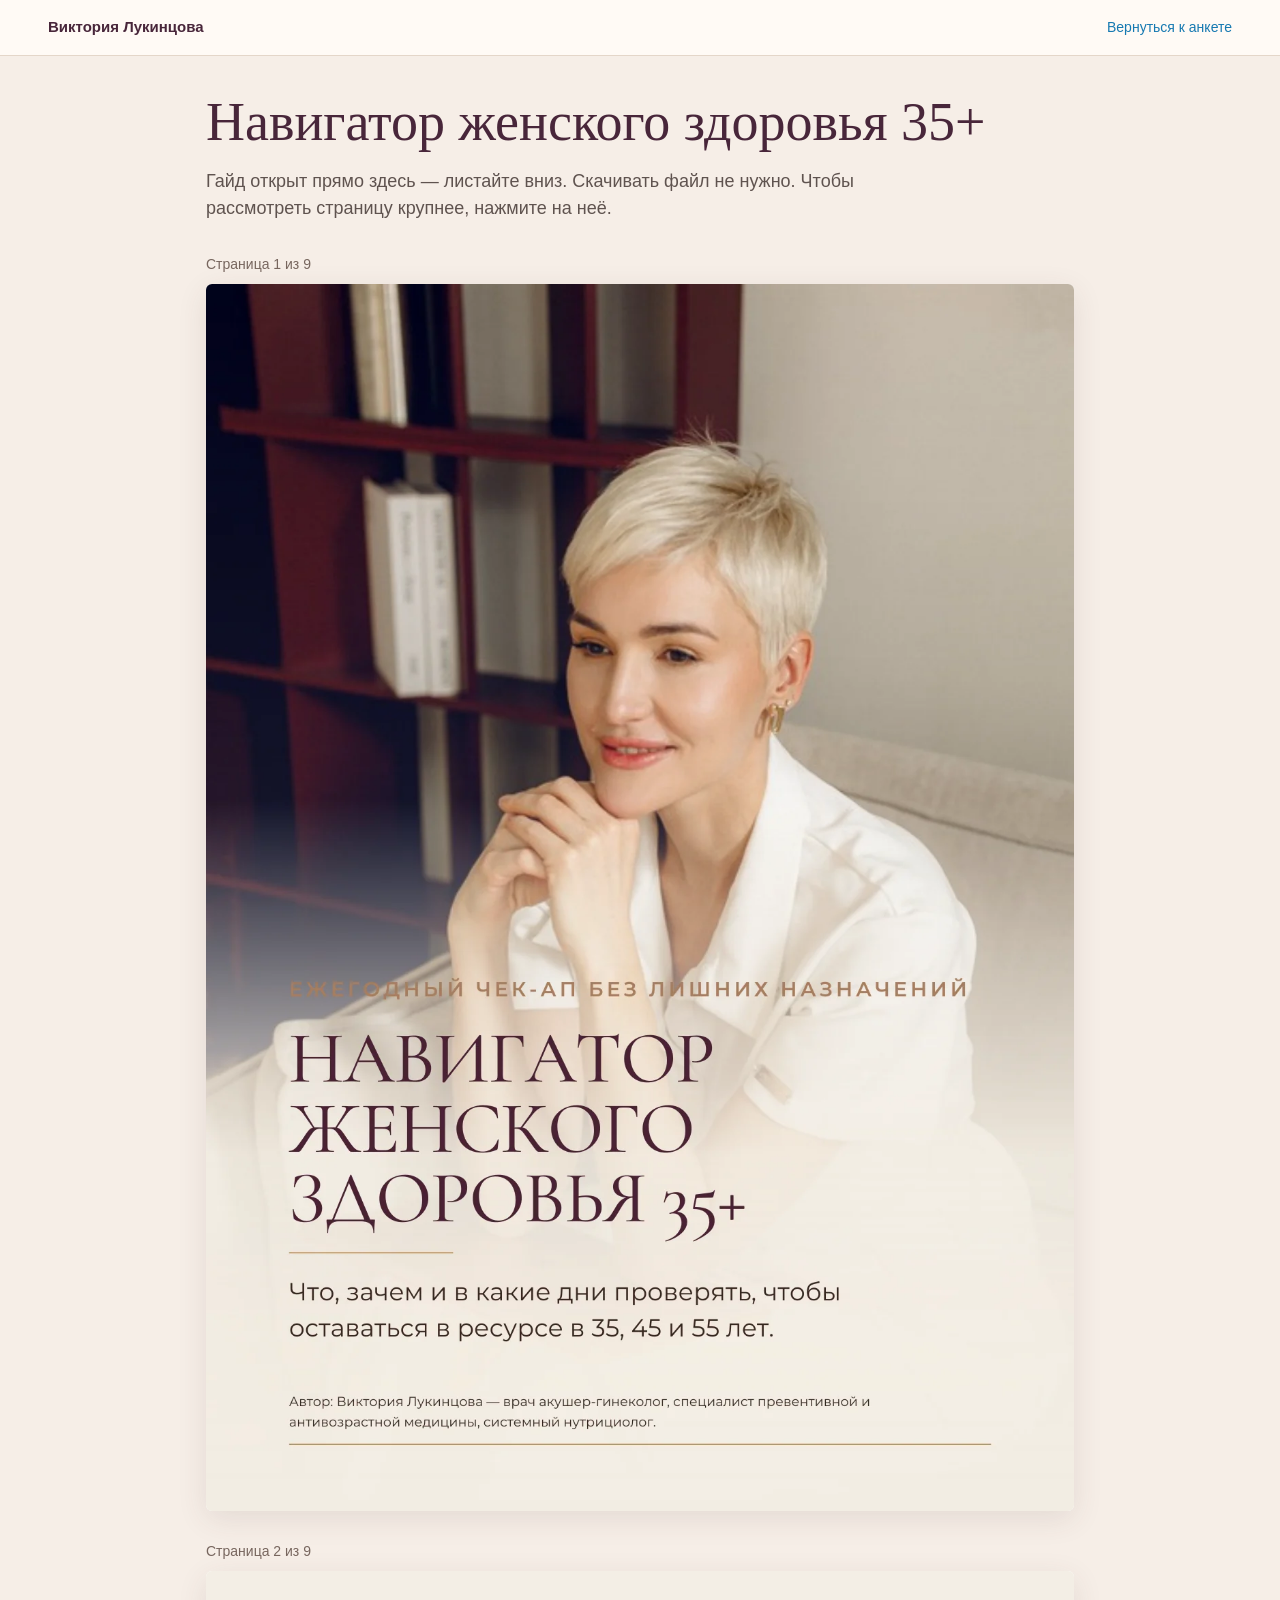
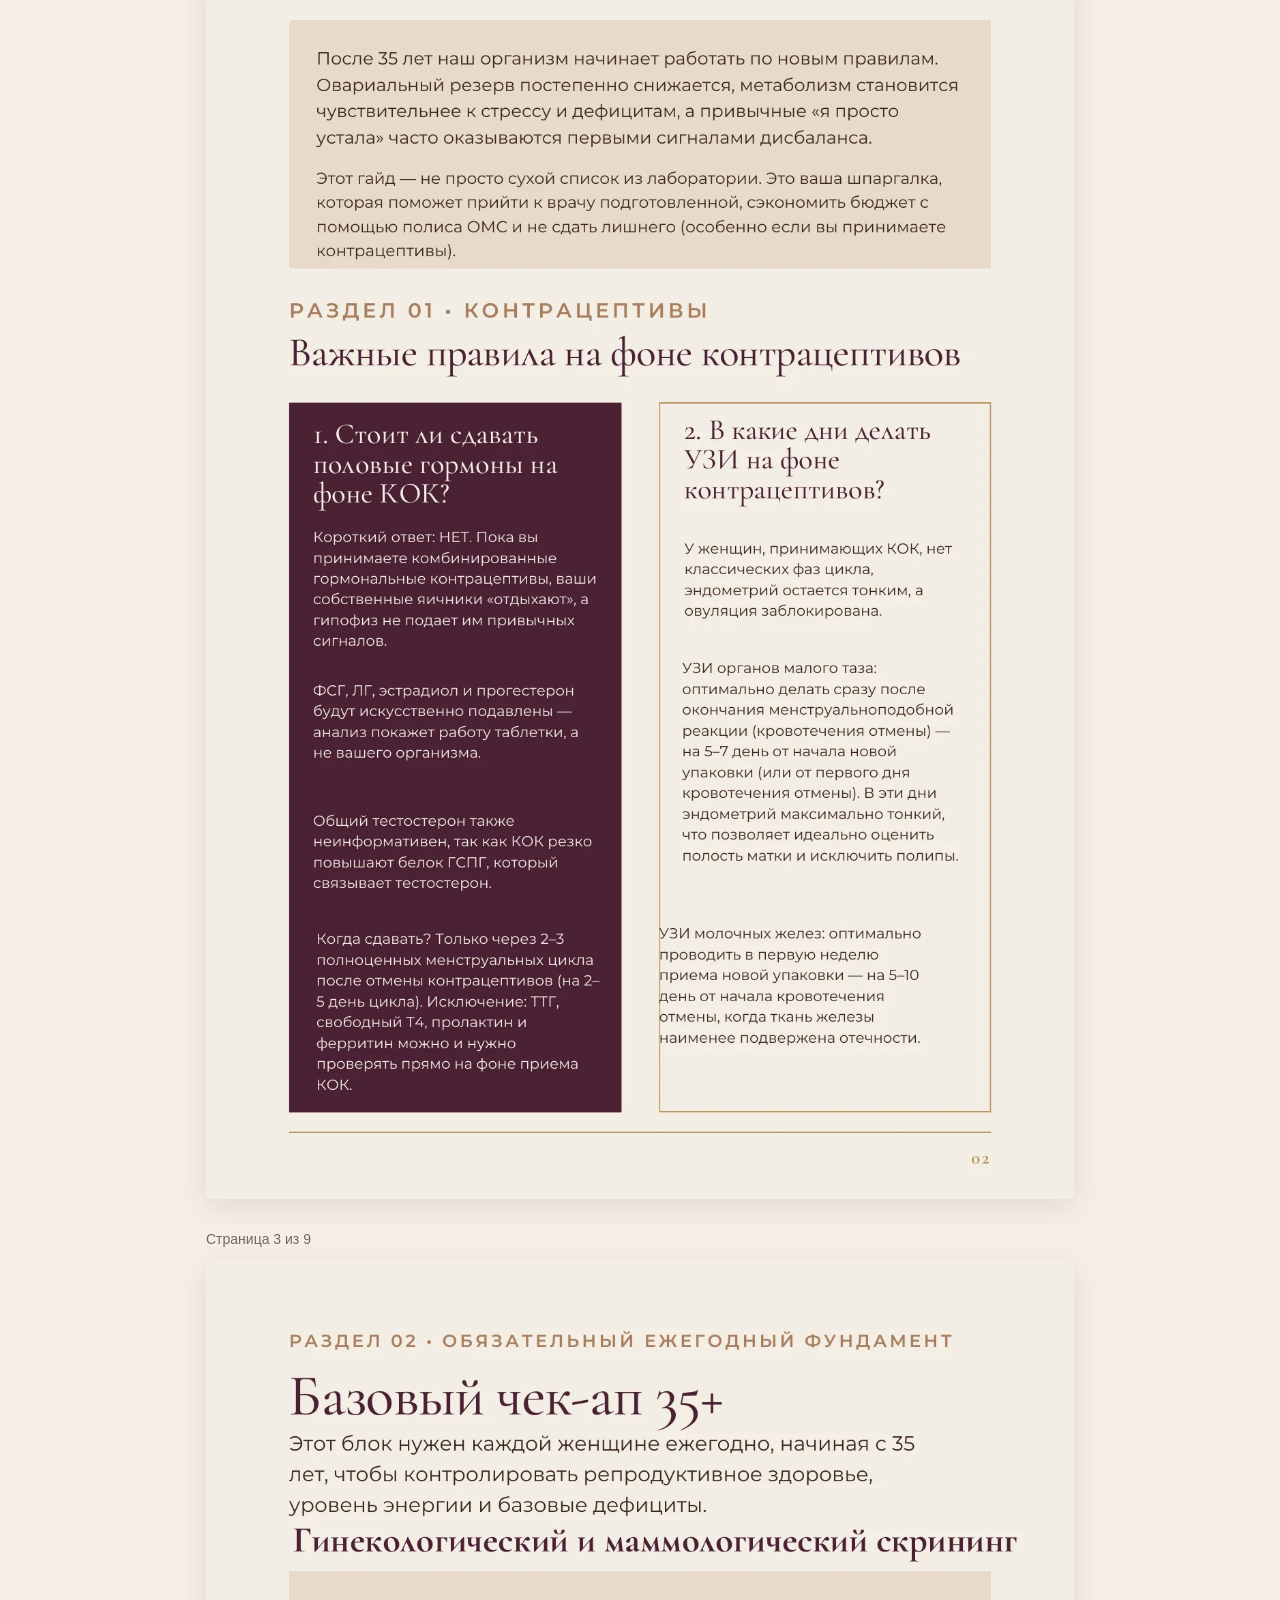
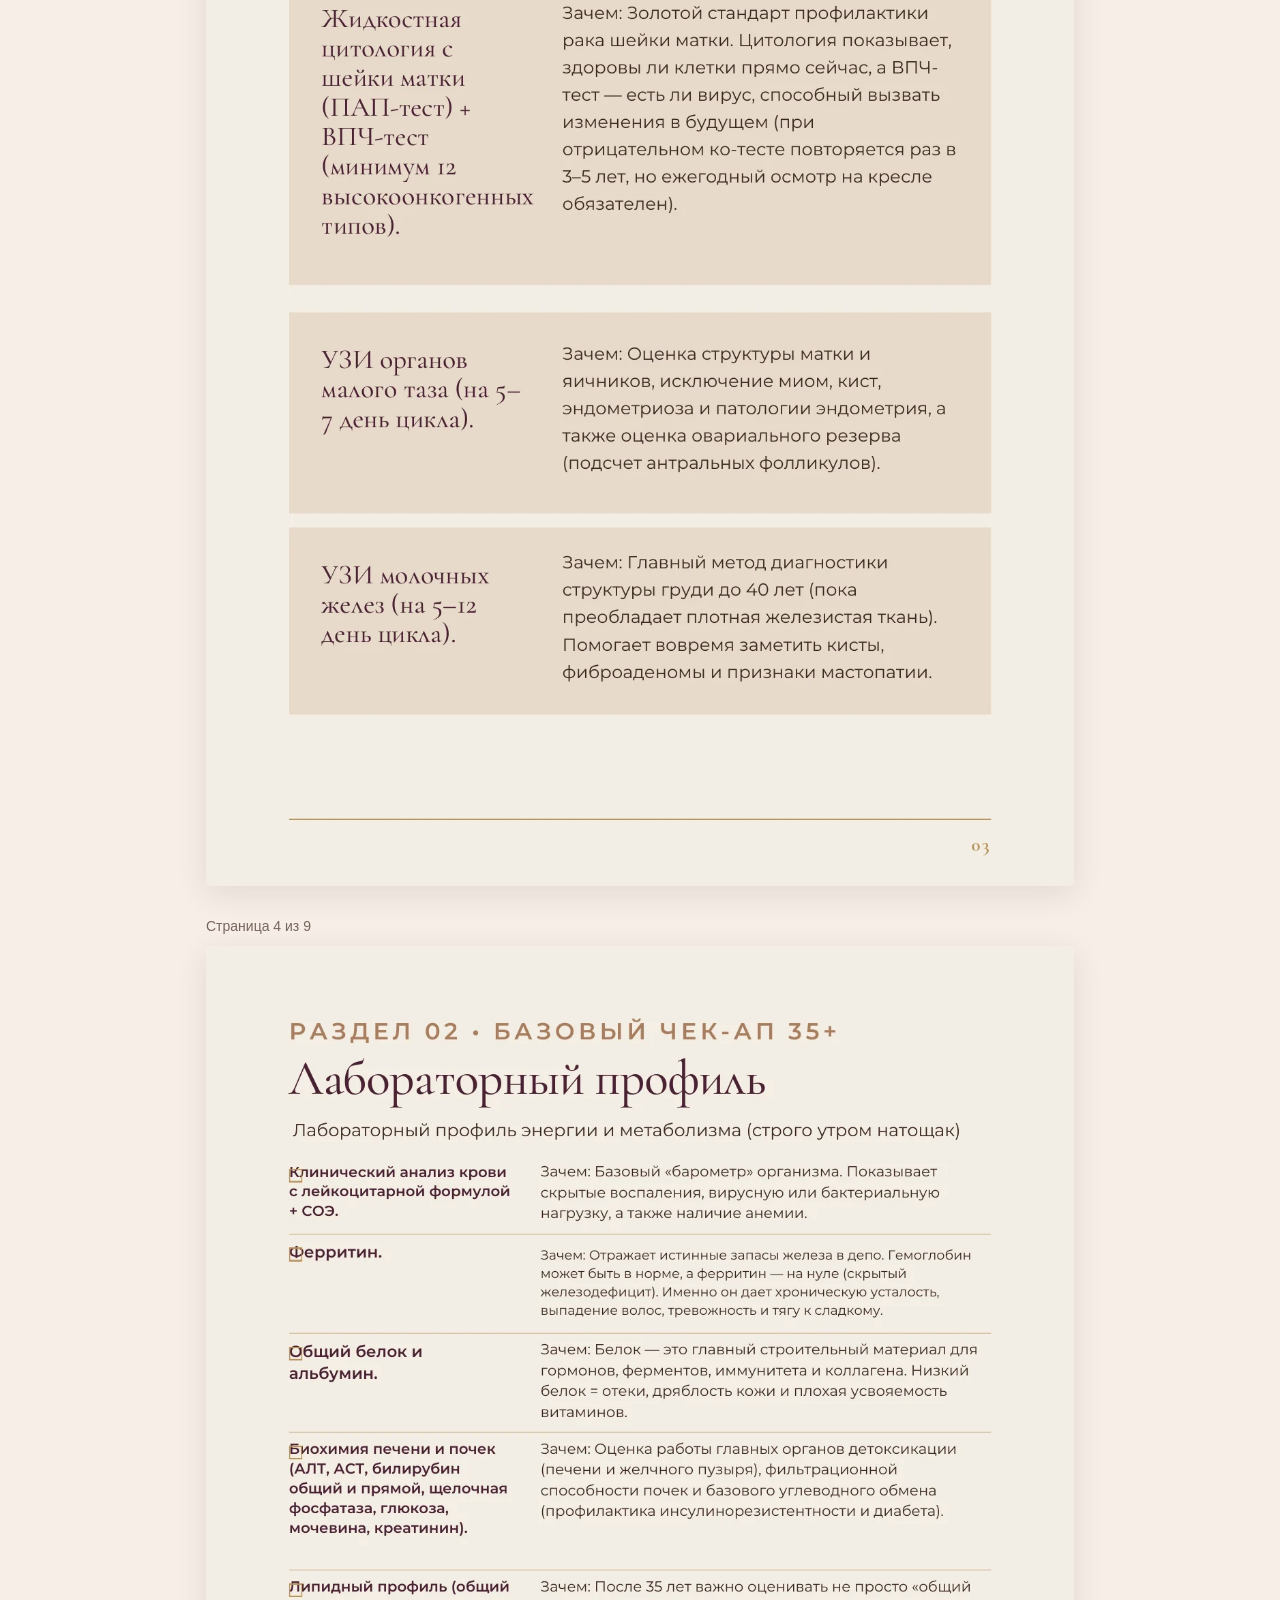
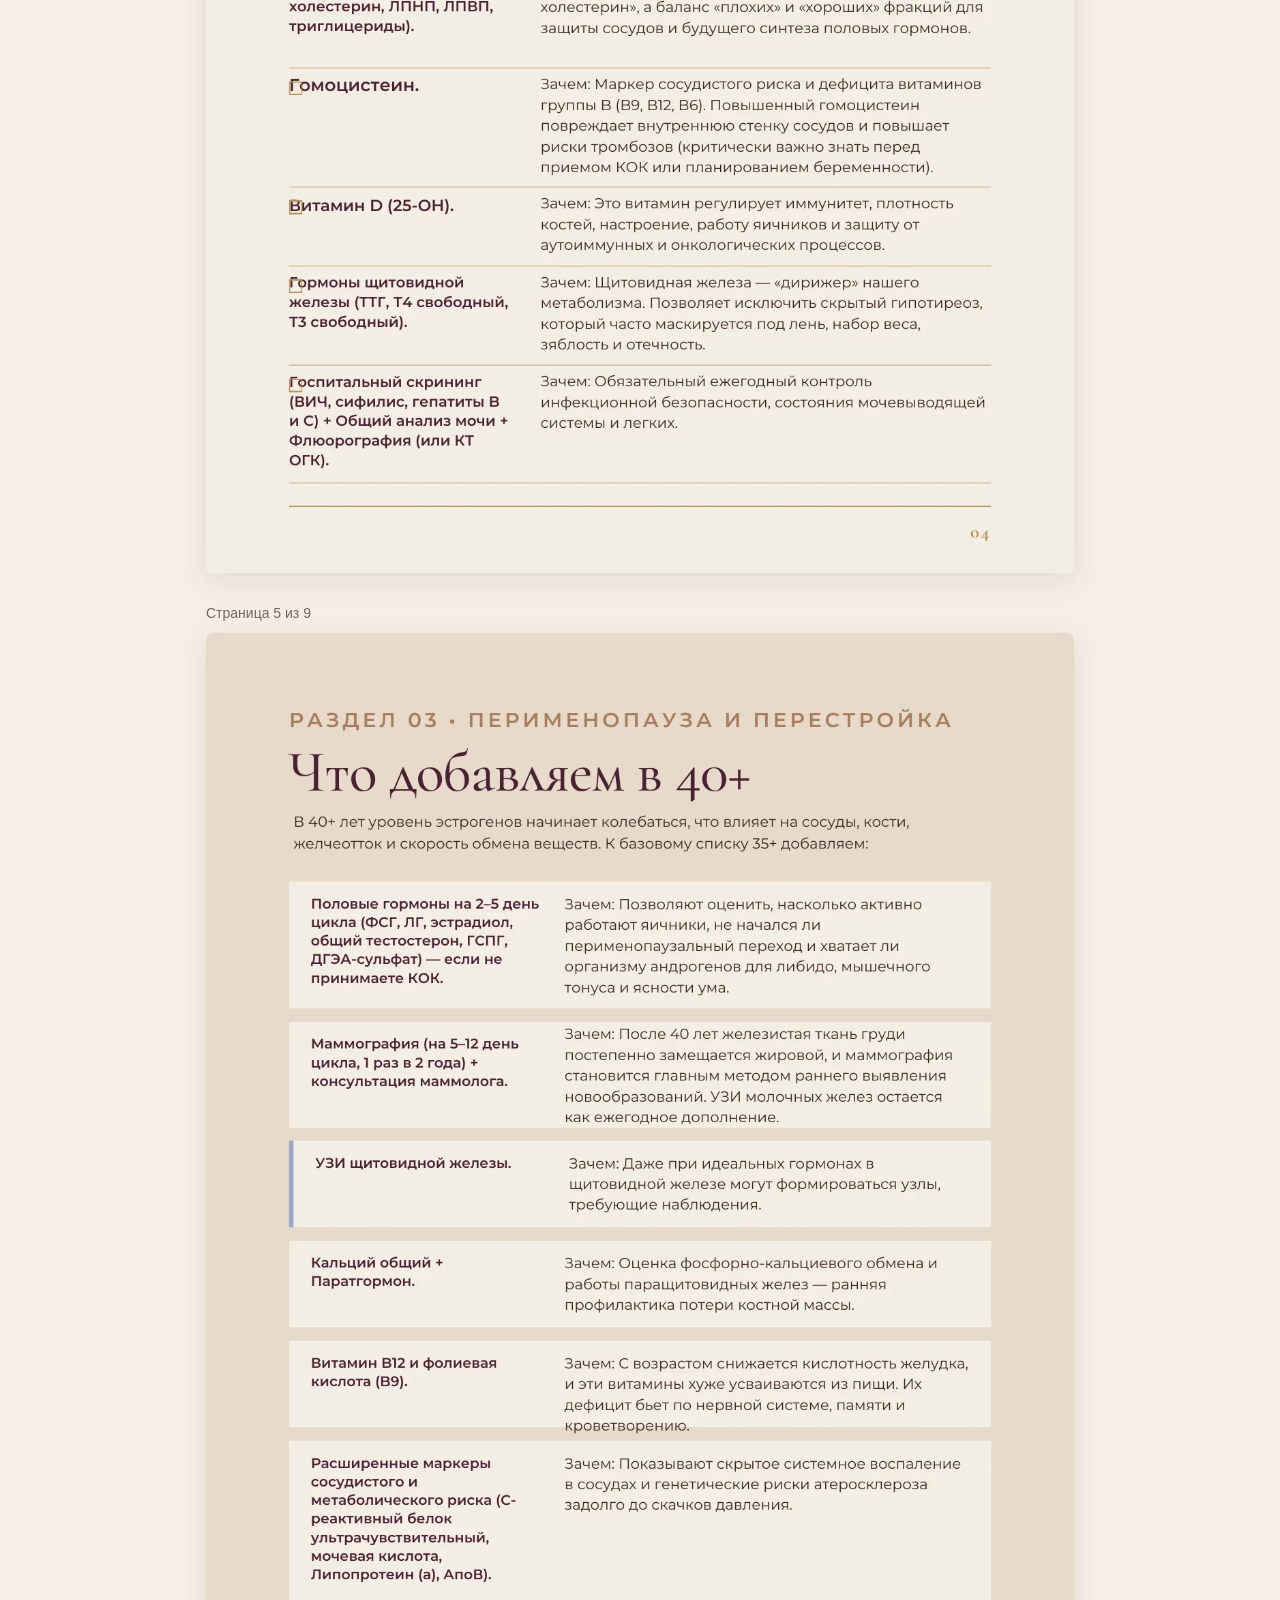
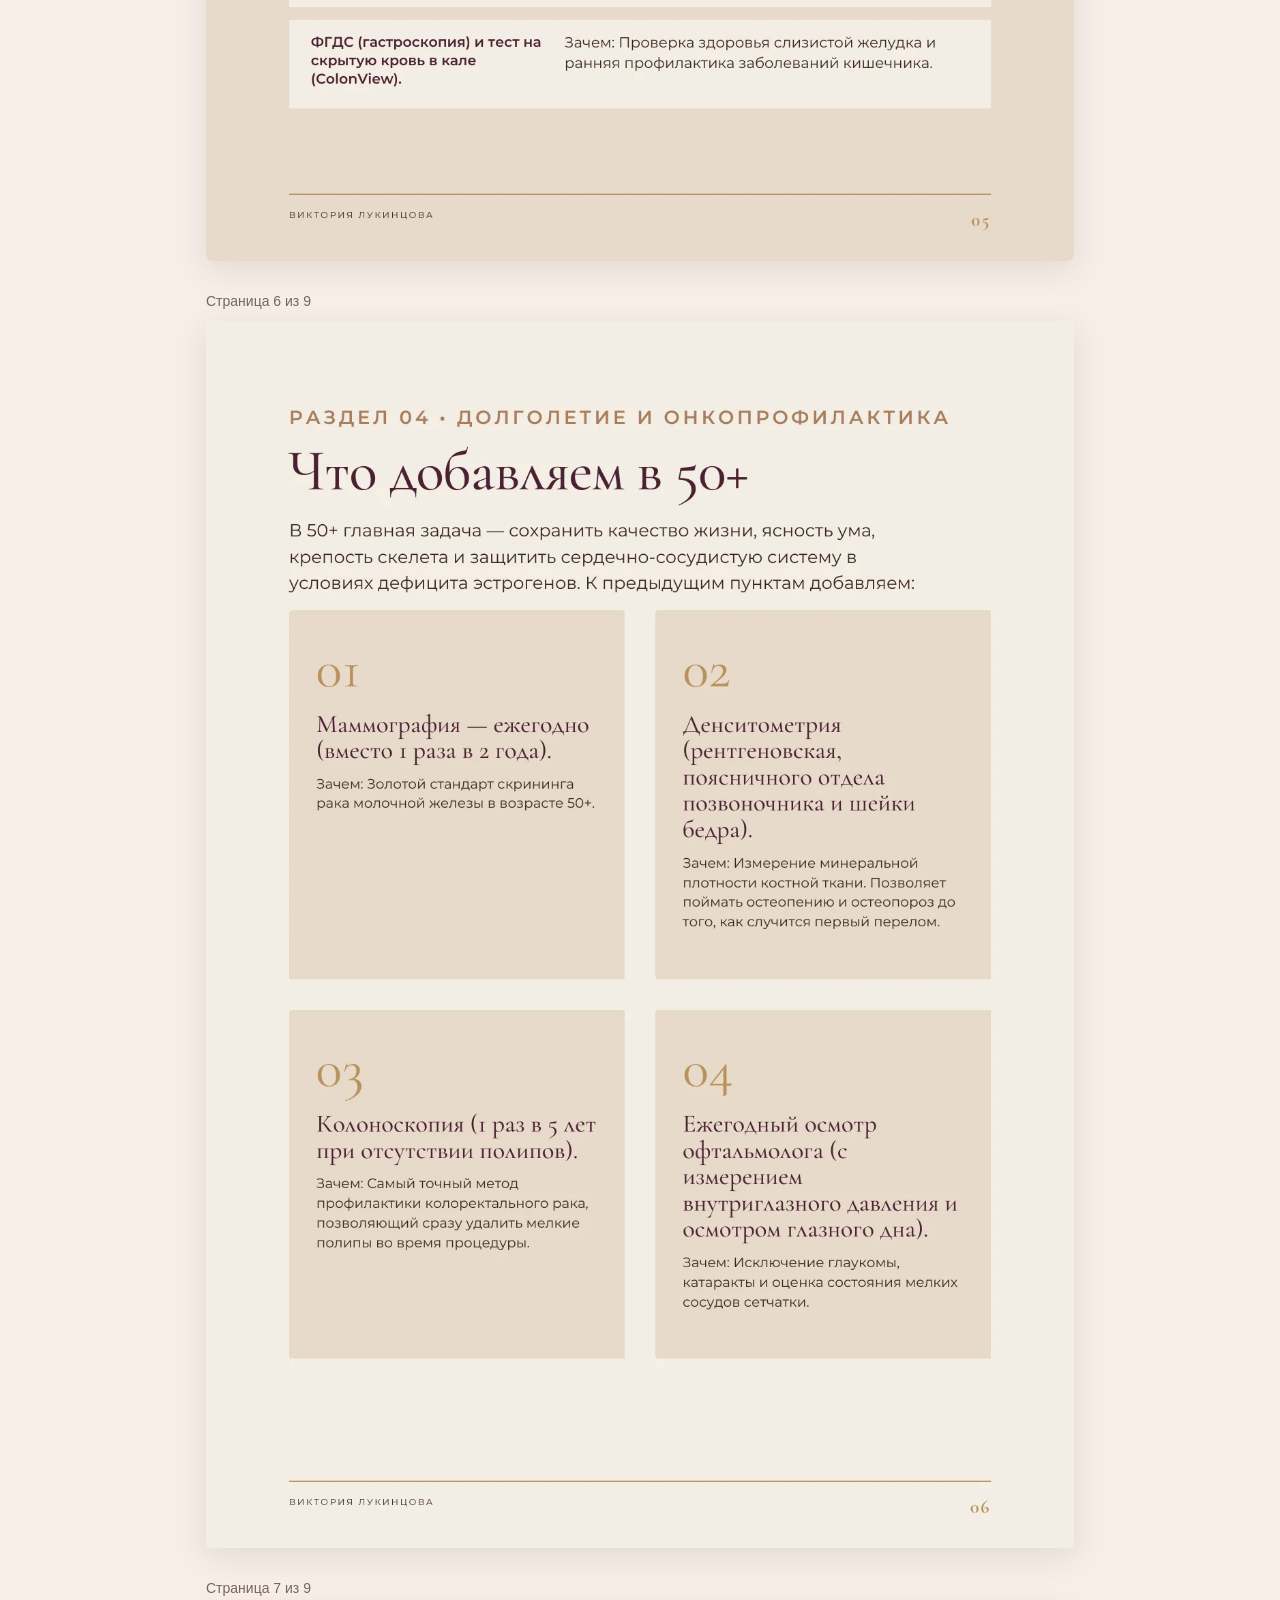
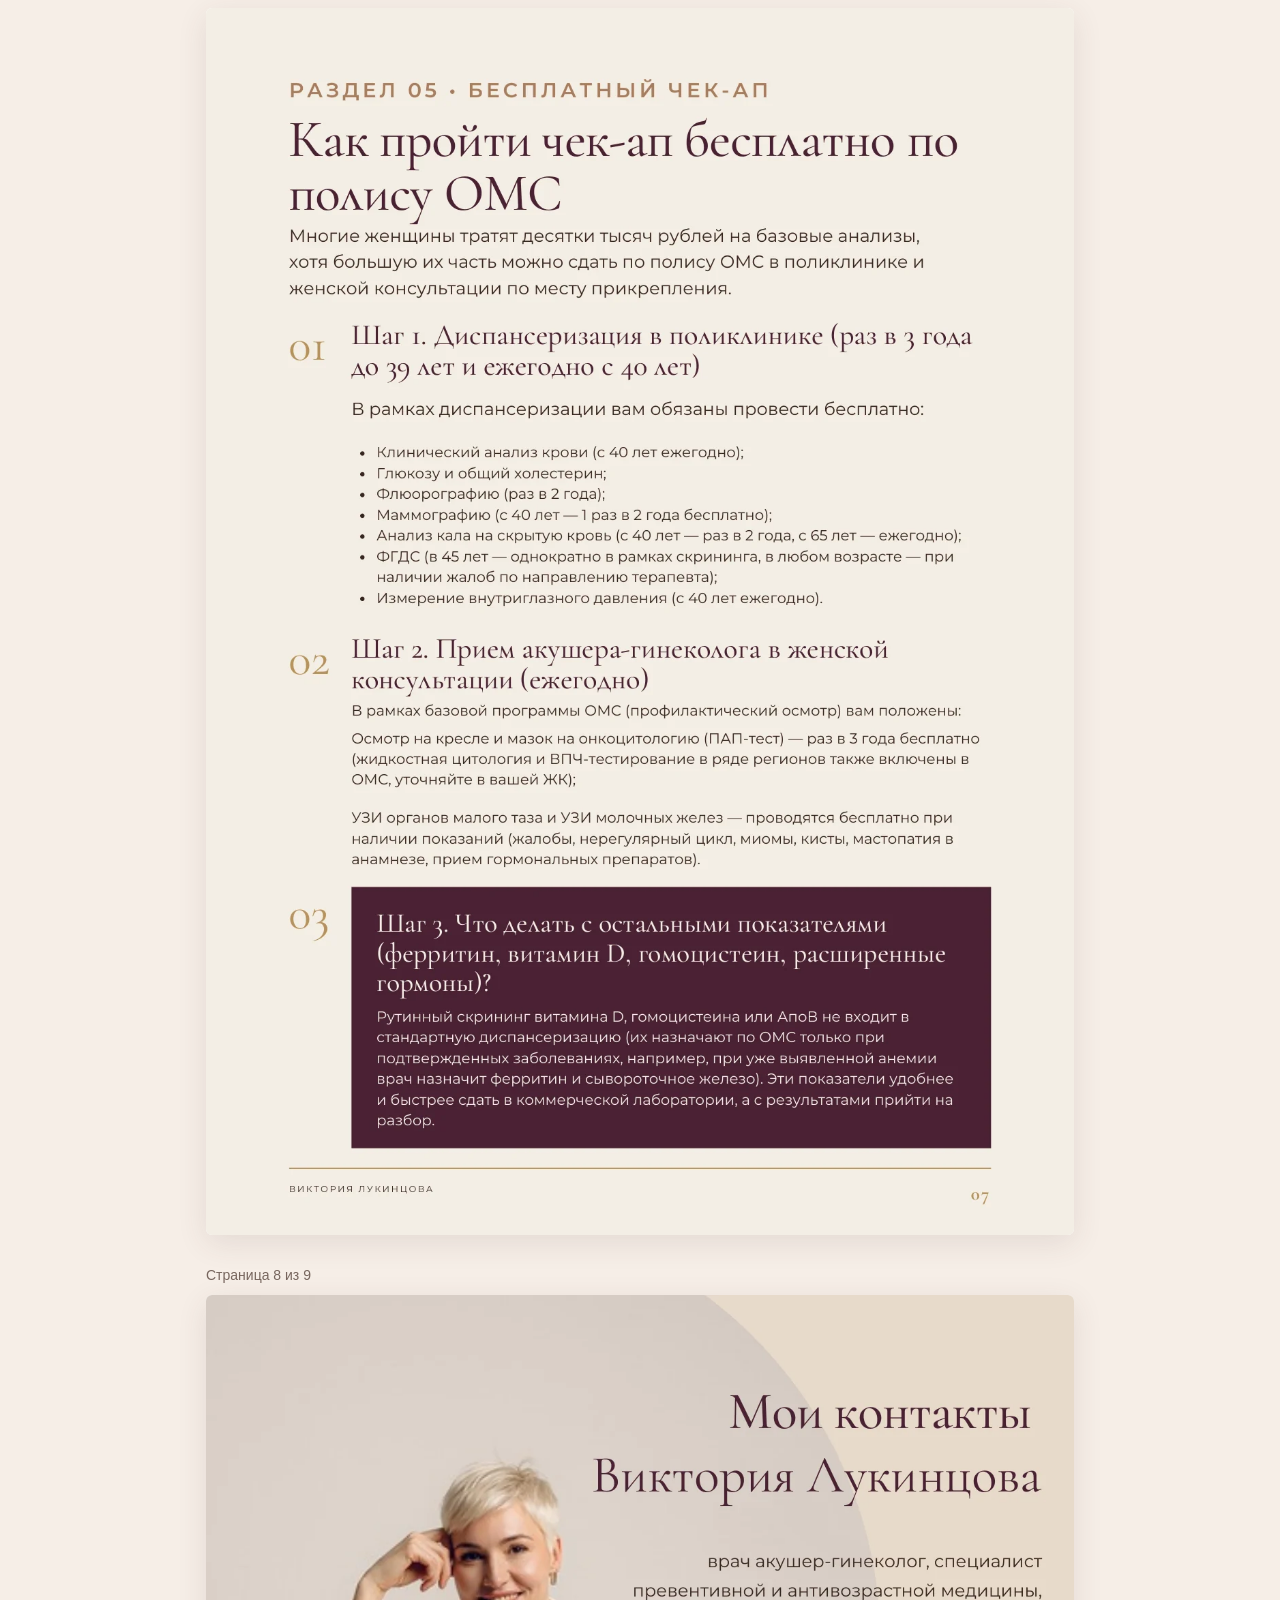
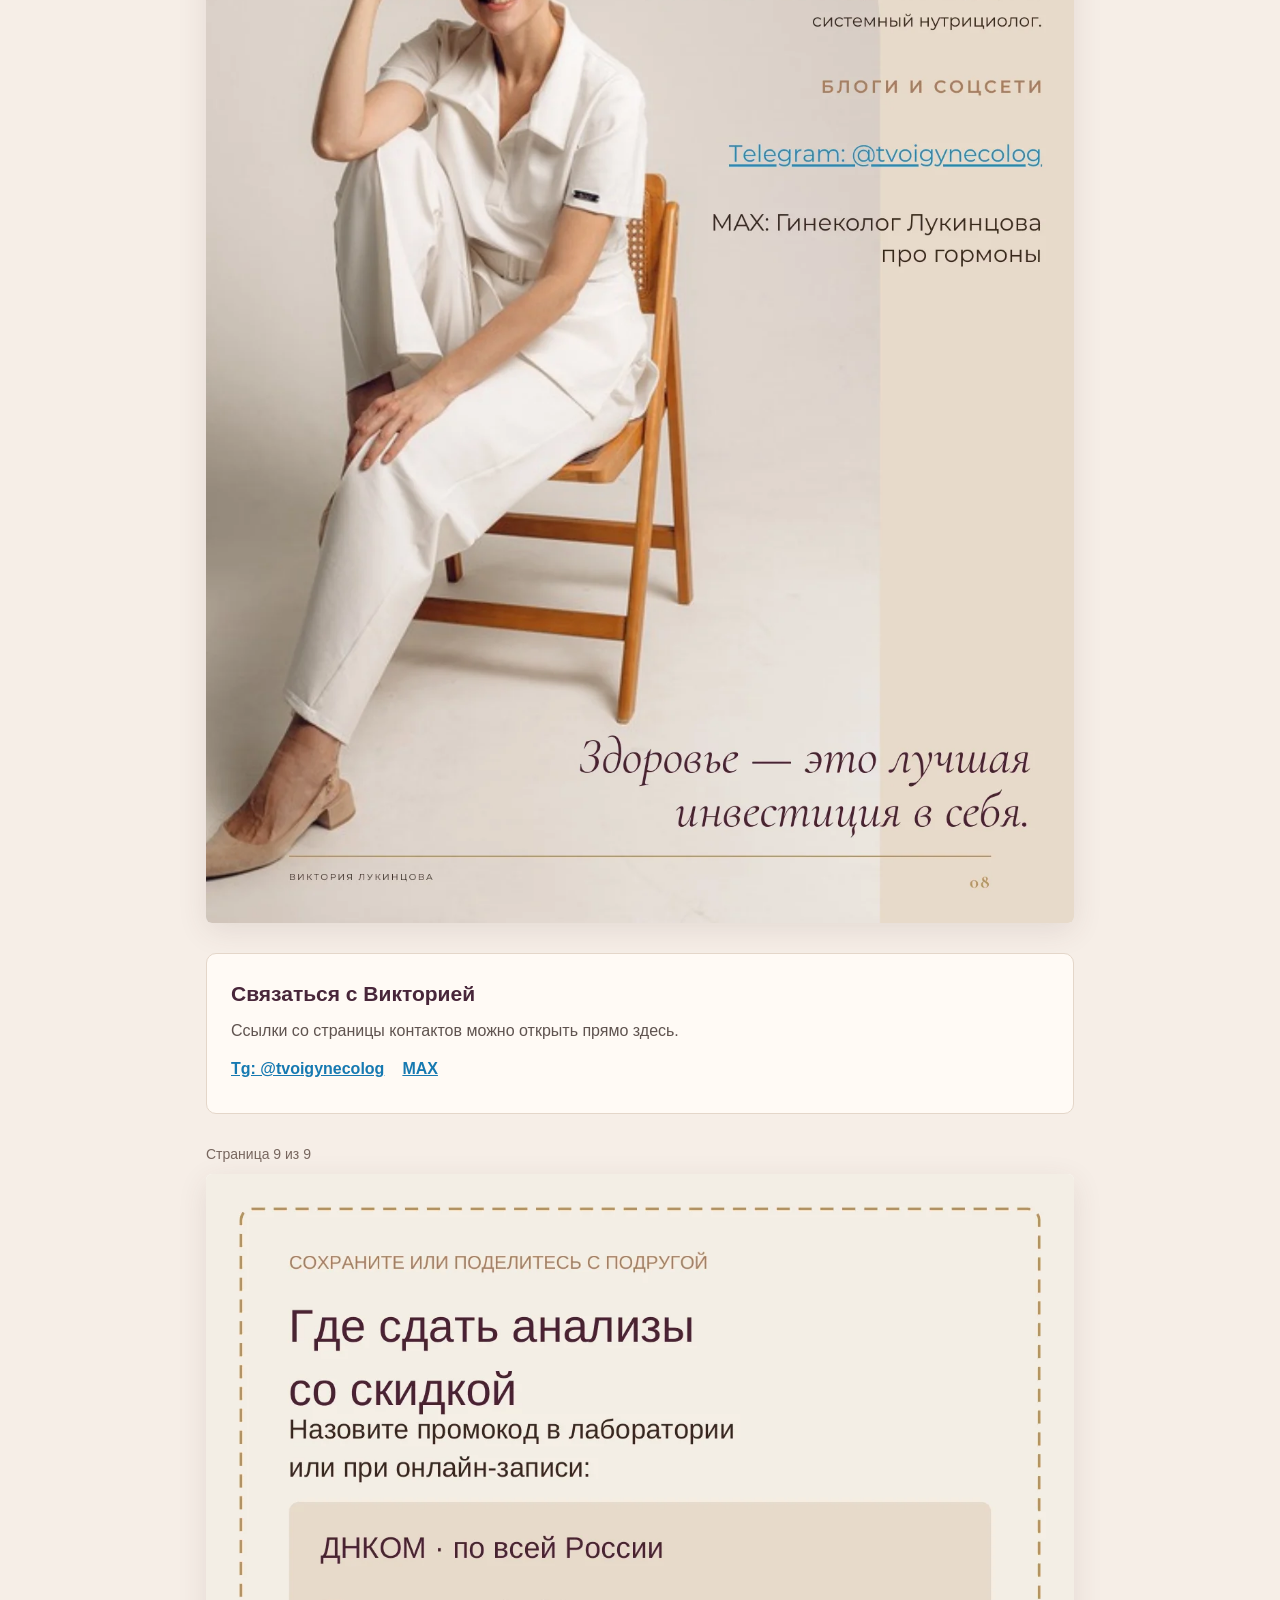
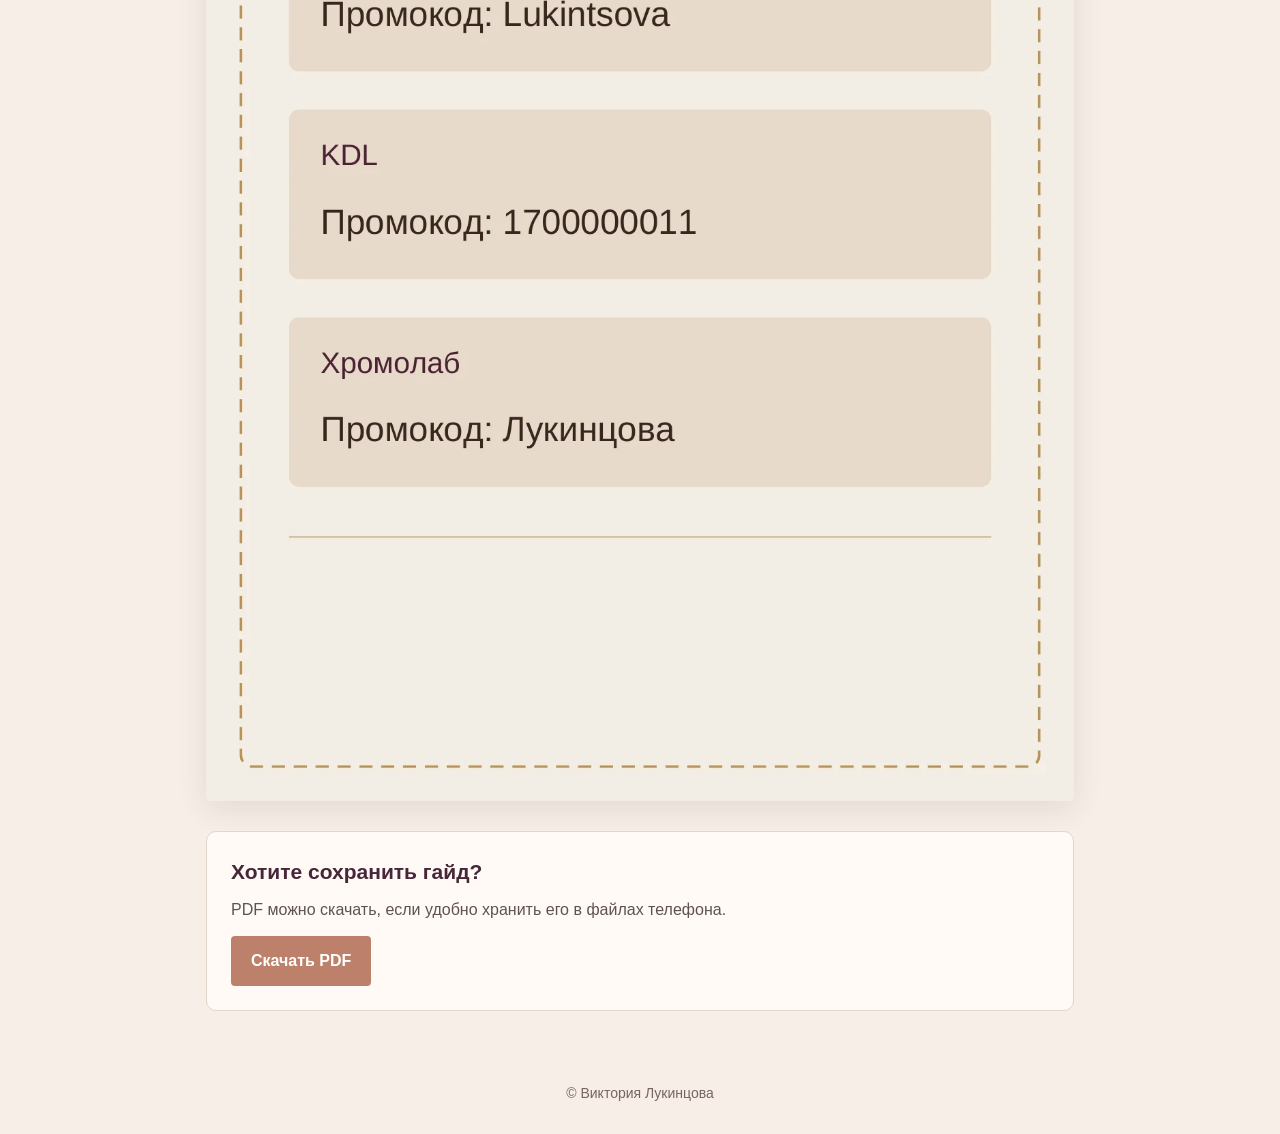
==== guide.html @ ef2a74a3 "Add online guide reader" ====
<!doctype html>
<html lang="ru">
<head>
  <meta charset="utf-8">
  <meta name="viewport" content="width=device-width, initial-scale=1">
  <meta name="theme-color" content="#f5ebe3">
  <meta name="description" content="Навигатор женского здоровья 35+ от Виктории Лукинцовой. Читайте гайд прямо на сайте.">
  <title>Навигатор женского здоровья 35+ — Виктория Лукинцова</title>
  <style>
    :root{font-family:Arial,Helvetica,sans-serif;color:#48263a;background:#f6eee7;font-size:16px;line-height:1.5}
    *{box-sizing:border-box}body{margin:0}a{color:#1679b1}a:focus-visible{outline:3px solid #1679b1;outline-offset:4px}
    .topbar{padding:16px clamp(18px,4vw,48px);background:#fffaf5;border-bottom:1px solid #e4d6c9;display:flex;align-items:center;justify-content:space-between;gap:16px}
    .brand{font-weight:700;text-decoration:none;color:#48263a;font-size:15px}.back{font-size:14px;text-decoration:none}
    main{max-width:900px;margin:0 auto;padding:36px 16px 72px}
    h1{font-family:Georgia,serif;font-size:clamp(32px,5vw,54px);line-height:1.12;margin:0 0 16px;font-weight:400}
    .intro{font-size:18px;color:#5f534f;max-width:680px;margin:0 0 32px}
    figure{margin:0 0 30px}figcaption{font-size:14px;color:#77665e;margin:0 0 9px}
    .page{display:block;background:#fff;border-radius:6px;box-shadow:0 8px 30px #503b341c;overflow:hidden}
    .page img{display:block;width:100%;height:auto}.page:hover{outline:2px solid #c69b78}
    .contacts,.save{background:#fffaf5;border:1px solid #e4d6c9;border-radius:10px;padding:24px;margin-top:24px}
    .contacts h2,.save h2{font-size:21px;margin:0 0 10px}.contacts p,.save p{margin:0 0 14px;color:#5f534f}
    .contacts a{display:inline-block;margin:0 18px 8px 0;font-weight:700}
    .save a{display:inline-block;background:#bd806b;color:#fff;text-decoration:none;padding:13px 20px;border-radius:4px;font-weight:700}
    footer{text-align:center;color:#77665e;font-size:14px;padding:0 16px 30px}
    @media(max-width:600px){.topbar{padding:14px 18px}.brand{max-width:180px}.back{text-align:right}main{padding:28px 10px 56px}.intro{padding:0 8px;font-size:16px}h1{padding:0 8px}figcaption{padding-left:8px}figure{margin-bottom:22px}.contacts,.save{margin:22px 8px 0}}
  </style>
</head>
<body>
  <header class="topbar"><span class="brand">Виктория Лукинцова</span><a class="back" href="./">Вернуться к анкете</a></header>
  <main>
    <h1>Навигатор женского здоровья 35+</h1>
    <p class="intro">Гайд открыт прямо здесь — листайте вниз. Скачивать файл не нужно. Чтобы рассмотреть страницу крупнее, нажмите на неё.</p>
    <figure><figcaption>Страница 1 из 9</figcaption><a class="page" href="guide-page-01.webp" target="_blank" rel="noopener" aria-label="Увеличить страницу 1"><img src="guide-page-01.webp" width="1273" height="1800" alt="Обложка: Навигатор женского здоровья 35+" fetchpriority="high"></a></figure>
    <figure><figcaption>Страница 2 из 9</figcaption><a class="page" href="guide-page-02.webp" target="_blank" rel="noopener" aria-label="Увеличить страницу 2"><img src="guide-page-02.webp" width="1273" height="1800" alt="Введение в навигатор женского здоровья" loading="lazy" decoding="async"></a></figure>
    <figure><figcaption>Страница 3 из 9</figcaption><a class="page" href="guide-page-03.webp" target="_blank" rel="noopener" aria-label="Увеличить страницу 3"><img src="guide-page-03.webp" width="1273" height="1800" alt="Базовый ежегодный чек-ап 35+" loading="lazy" decoding="async"></a></figure>
    <figure><figcaption>Страница 4 из 9</figcaption><a class="page" href="guide-page-04.webp" target="_blank" rel="noopener" aria-label="Увеличить страницу 4"><img src="guide-page-04.webp" width="1273" height="1800" alt="Лабораторный профиль и обследования" loading="lazy" decoding="async"></a></figure>
    <figure><figcaption>Страница 5 из 9</figcaption><a class="page" href="guide-page-05.webp" target="_blank" rel="noopener" aria-label="Увеличить страницу 5"><img src="guide-page-05.webp" width="1273" height="1800" alt="Что добавить к проверкам после 40 лет" loading="lazy" decoding="async"></a></figure>
    <figure><figcaption>Страница 6 из 9</figcaption><a class="page" href="guide-page-06.webp" target="_blank" rel="noopener" aria-label="Увеличить страницу 6"><img src="guide-page-06.webp" width="1273" height="1800" alt="Что добавить к проверкам после 50 лет" loading="lazy" decoding="async"></a></figure>
    <figure><figcaption>Страница 7 из 9</figcaption><a class="page" href="guide-page-07.webp" target="_blank" rel="noopener" aria-label="Увеличить страницу 7"><img src="guide-page-07.webp" width="1273" height="1800" alt="Как пройти чек-ап бесплатно по полису ОМС" loading="lazy" decoding="async"></a></figure>
    <figure><figcaption>Страница 8 из 9</figcaption><a class="page" href="guide-page-08.webp" target="_blank" rel="noopener" aria-label="Увеличить страницу 8"><img src="guide-page-08.webp" width="1273" height="1800" alt="Контакты Виктории Лукинцовой" loading="lazy" decoding="async"></a></figure>
    <section class="contacts"><h2>Связаться с Викторией</h2><p>Ссылки со страницы контактов можно открыть прямо здесь.</p><a href="https://t.me/tvoigynecolog" target="_blank" rel="noopener">Tg: @tvoigynecolog</a><a href="https://web.max.ru/-71280368675411" target="_blank" rel="noopener">MAX</a></section>
    <figure style="margin-top:30px"><figcaption>Страница 9 из 9</figcaption><a class="page" href="guide-page-09.webp" target="_blank" rel="noopener" aria-label="Увеличить страницу 9"><img src="guide-page-09.webp" width="1273" height="1800" alt="Промокоды лабораторий для скидки на анализы" loading="lazy" decoding="async"></a></figure>
    <section class="save"><h2>Хотите сохранить гайд?</h2><p>PDF можно скачать, если удобно хранить его в файлах телефона.</p><a href="navigator-zhenskogo-zdorovya-35plus.pdf?v=20261126-3" download="navigator-zhenskogo-zdorovya-35plus.pdf">Скачать PDF</a></section>
  </main>
  <footer>© Виктория Лукинцова</footer>
</body>
</html>
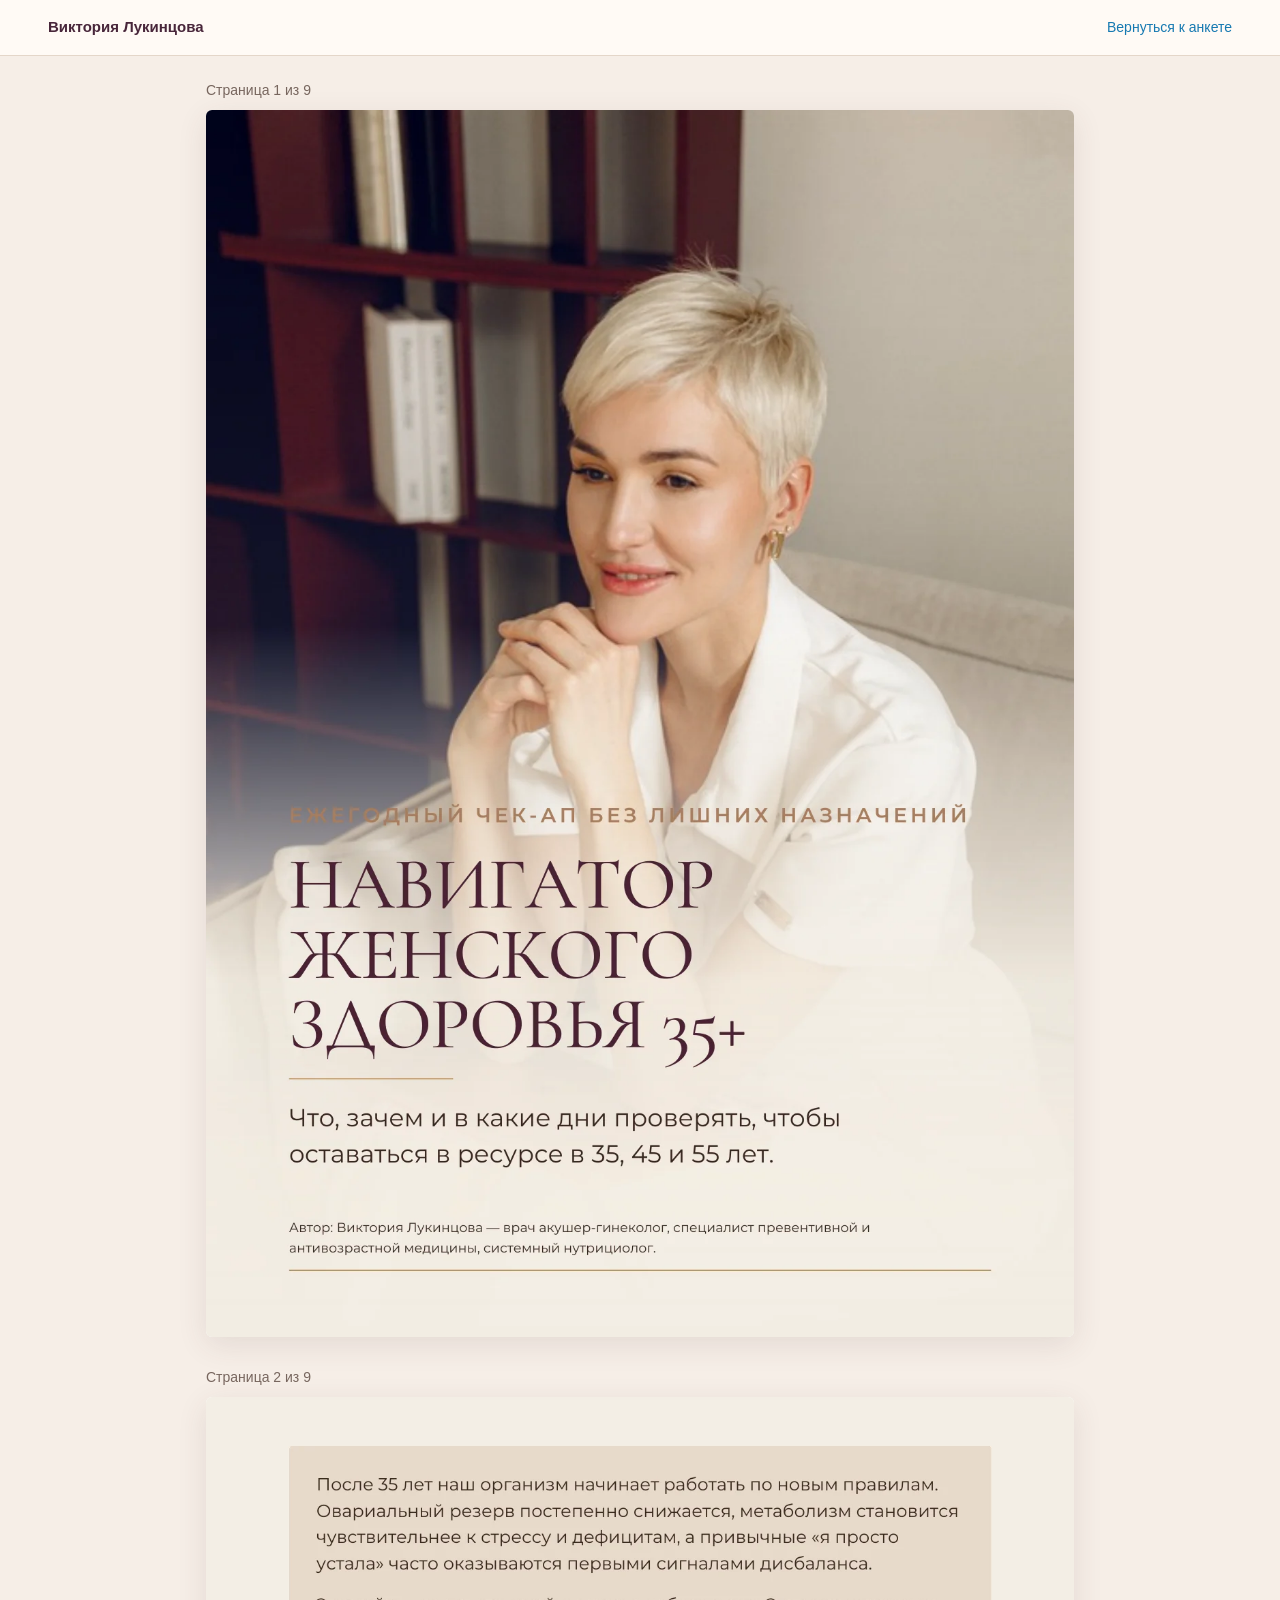
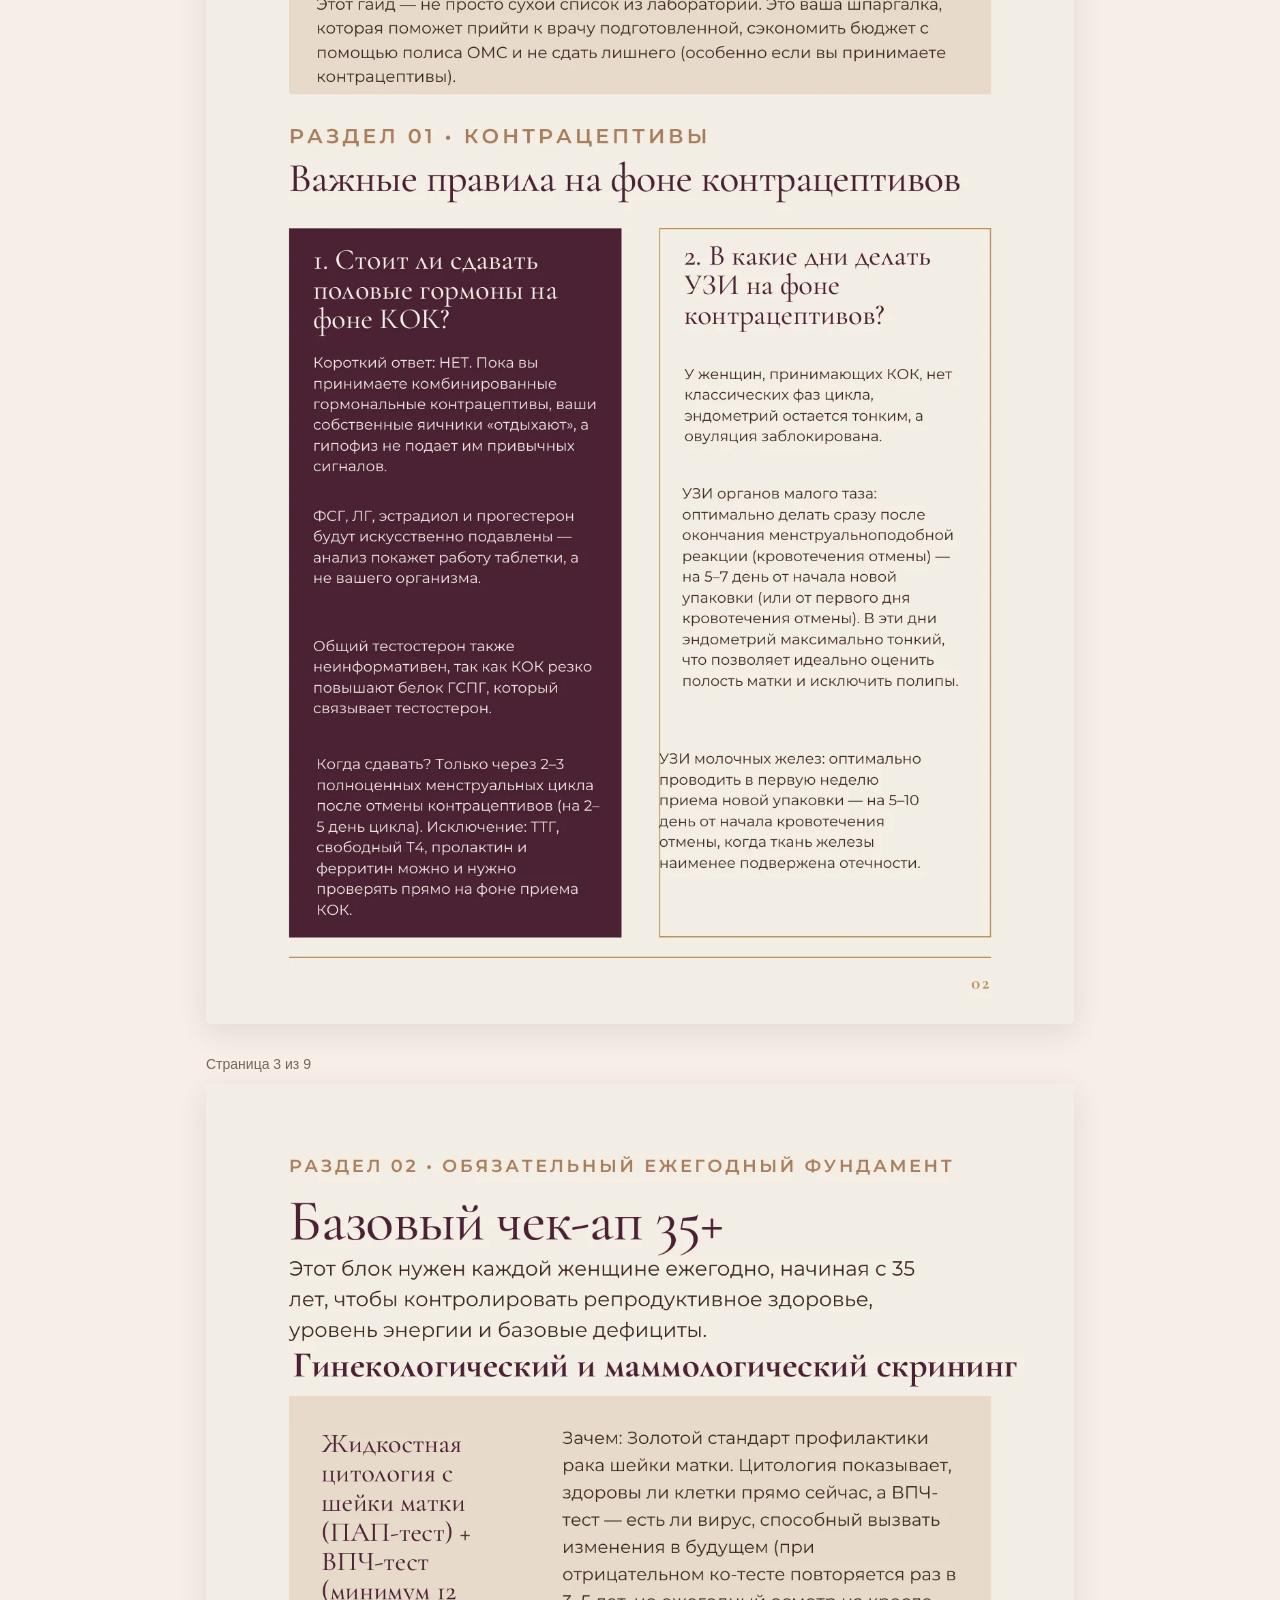
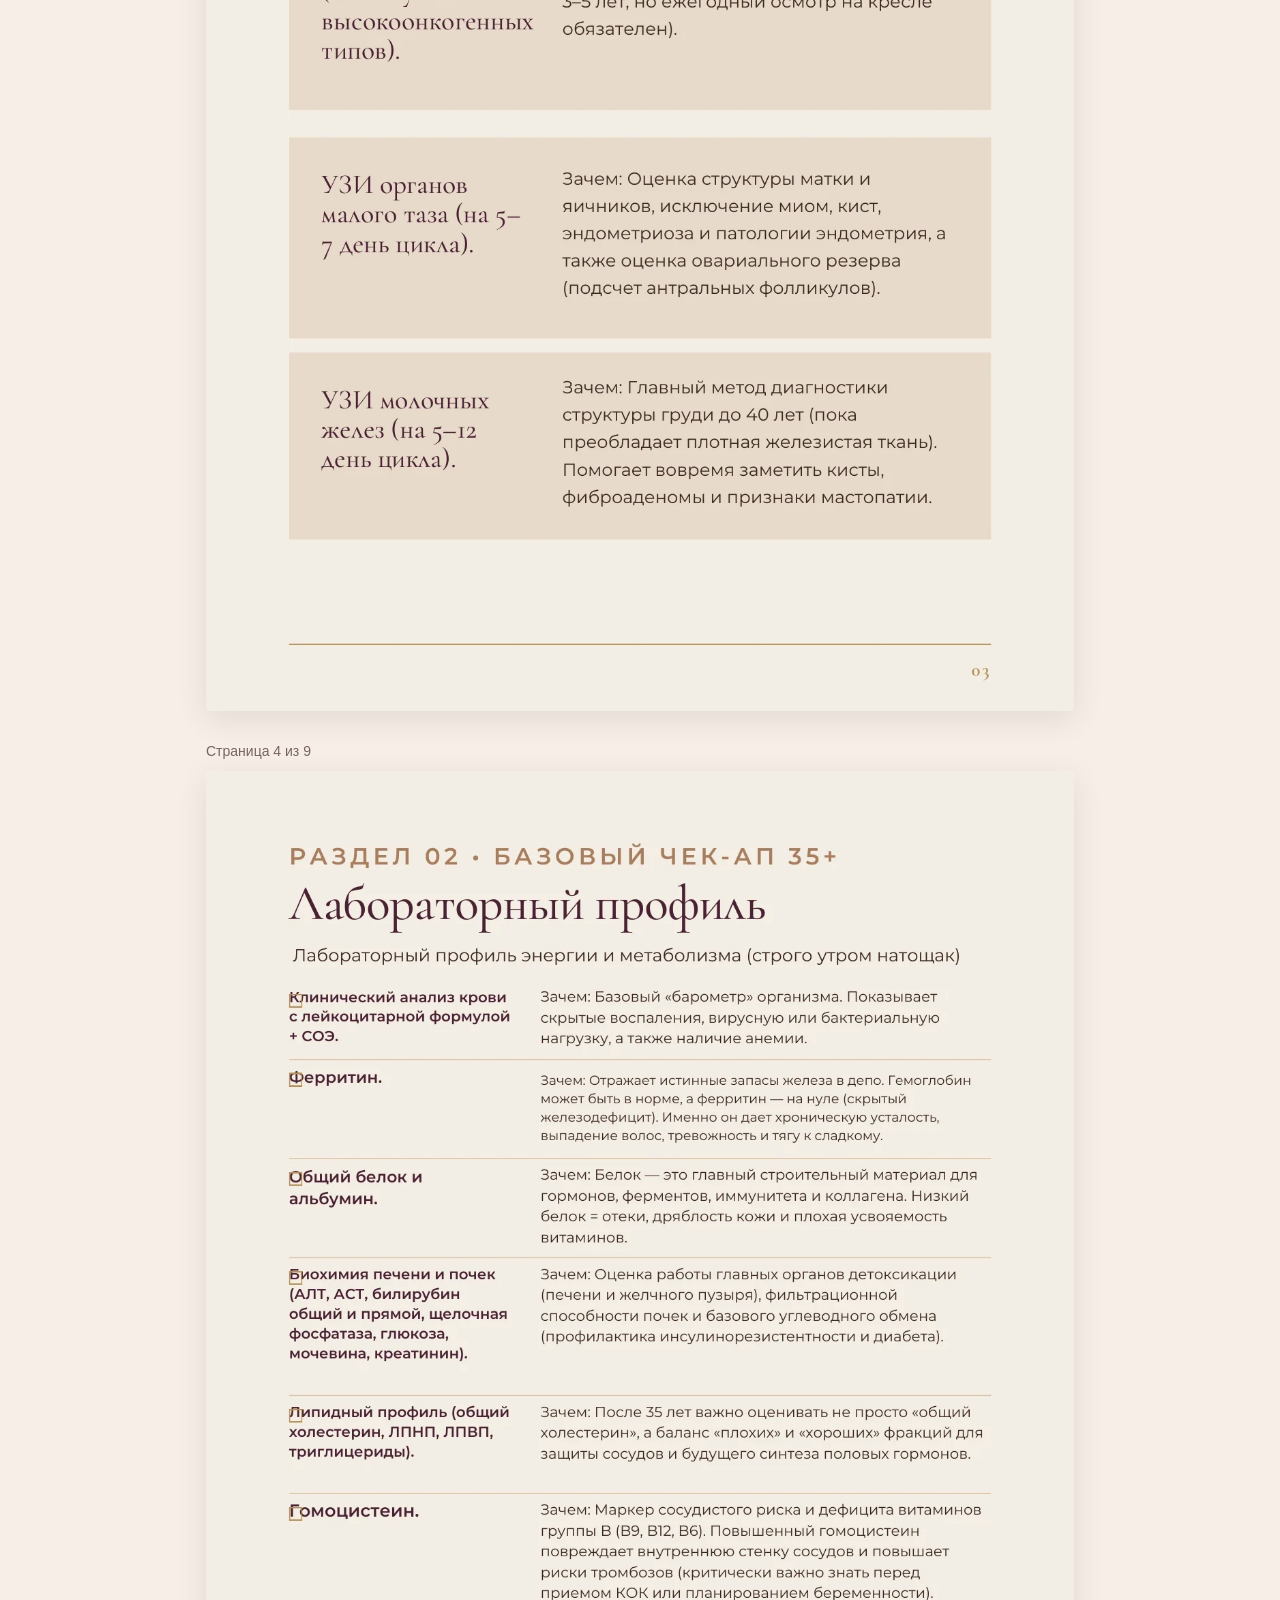
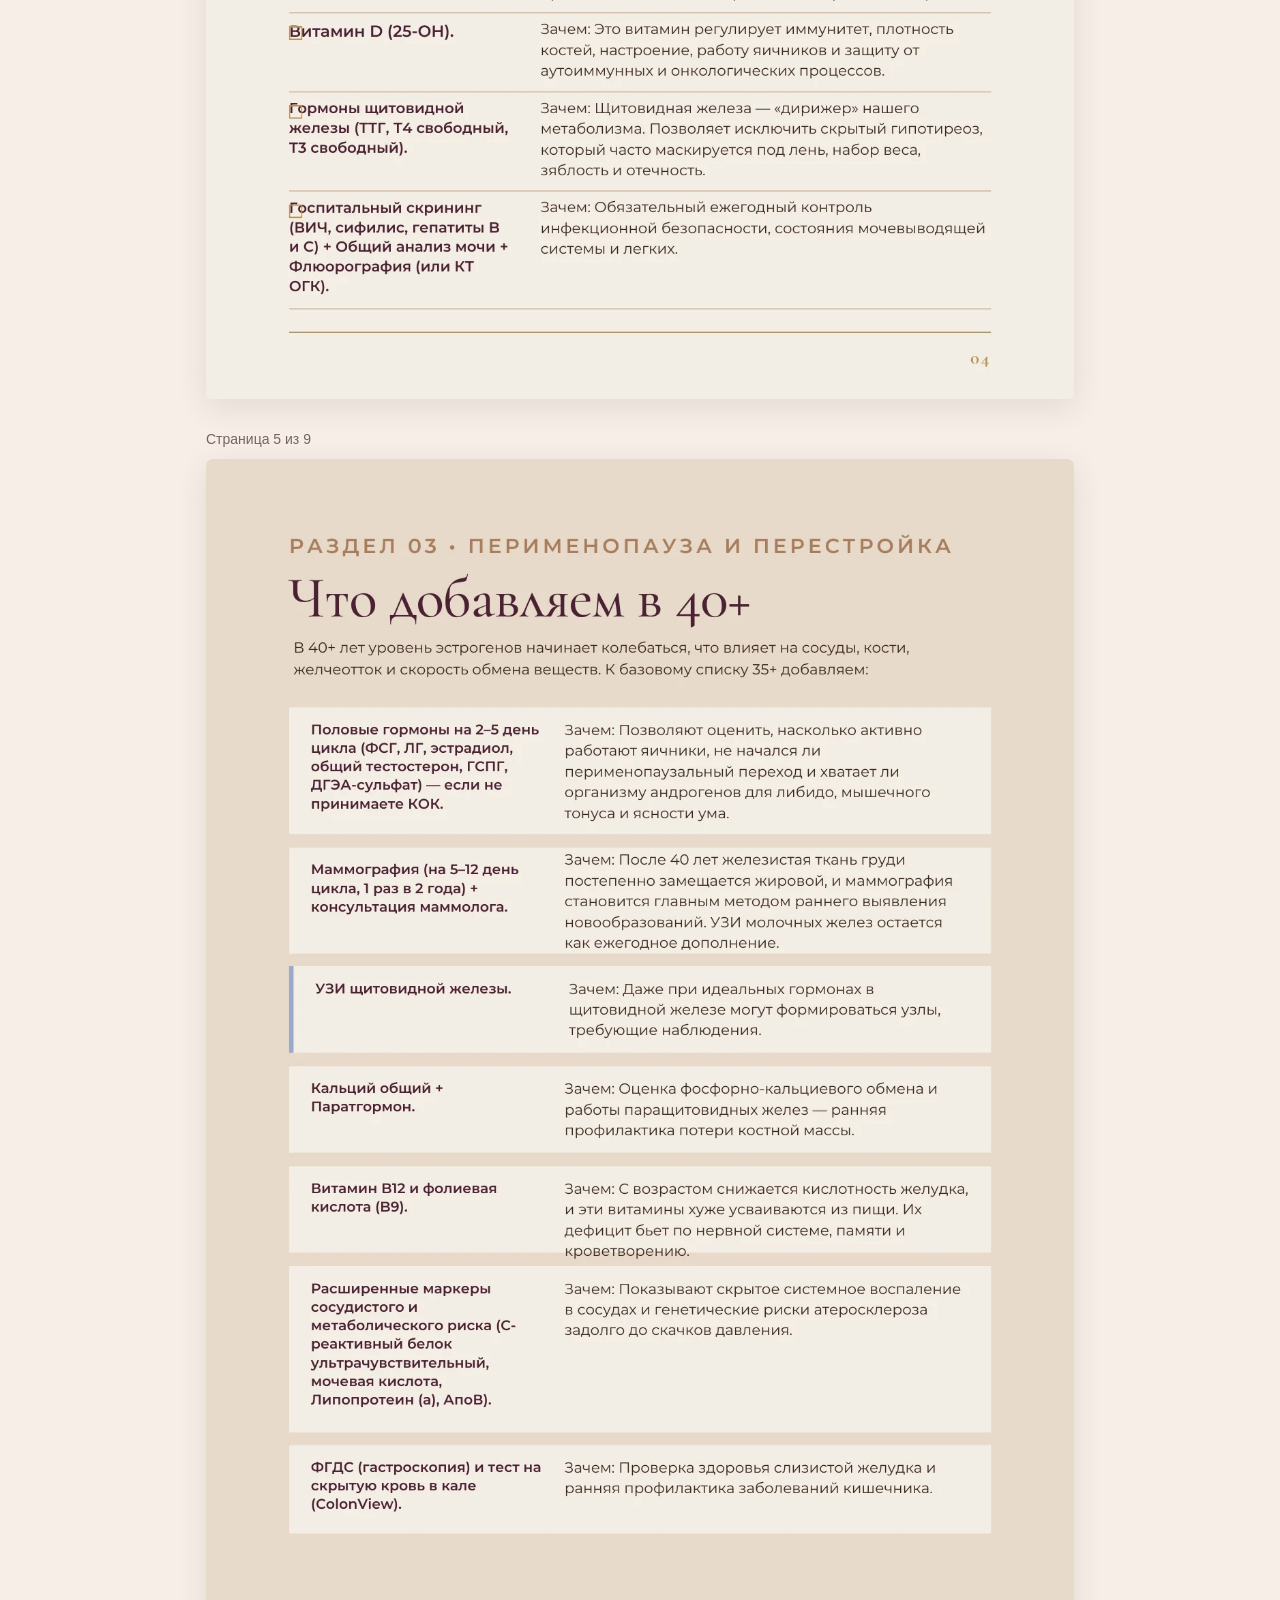
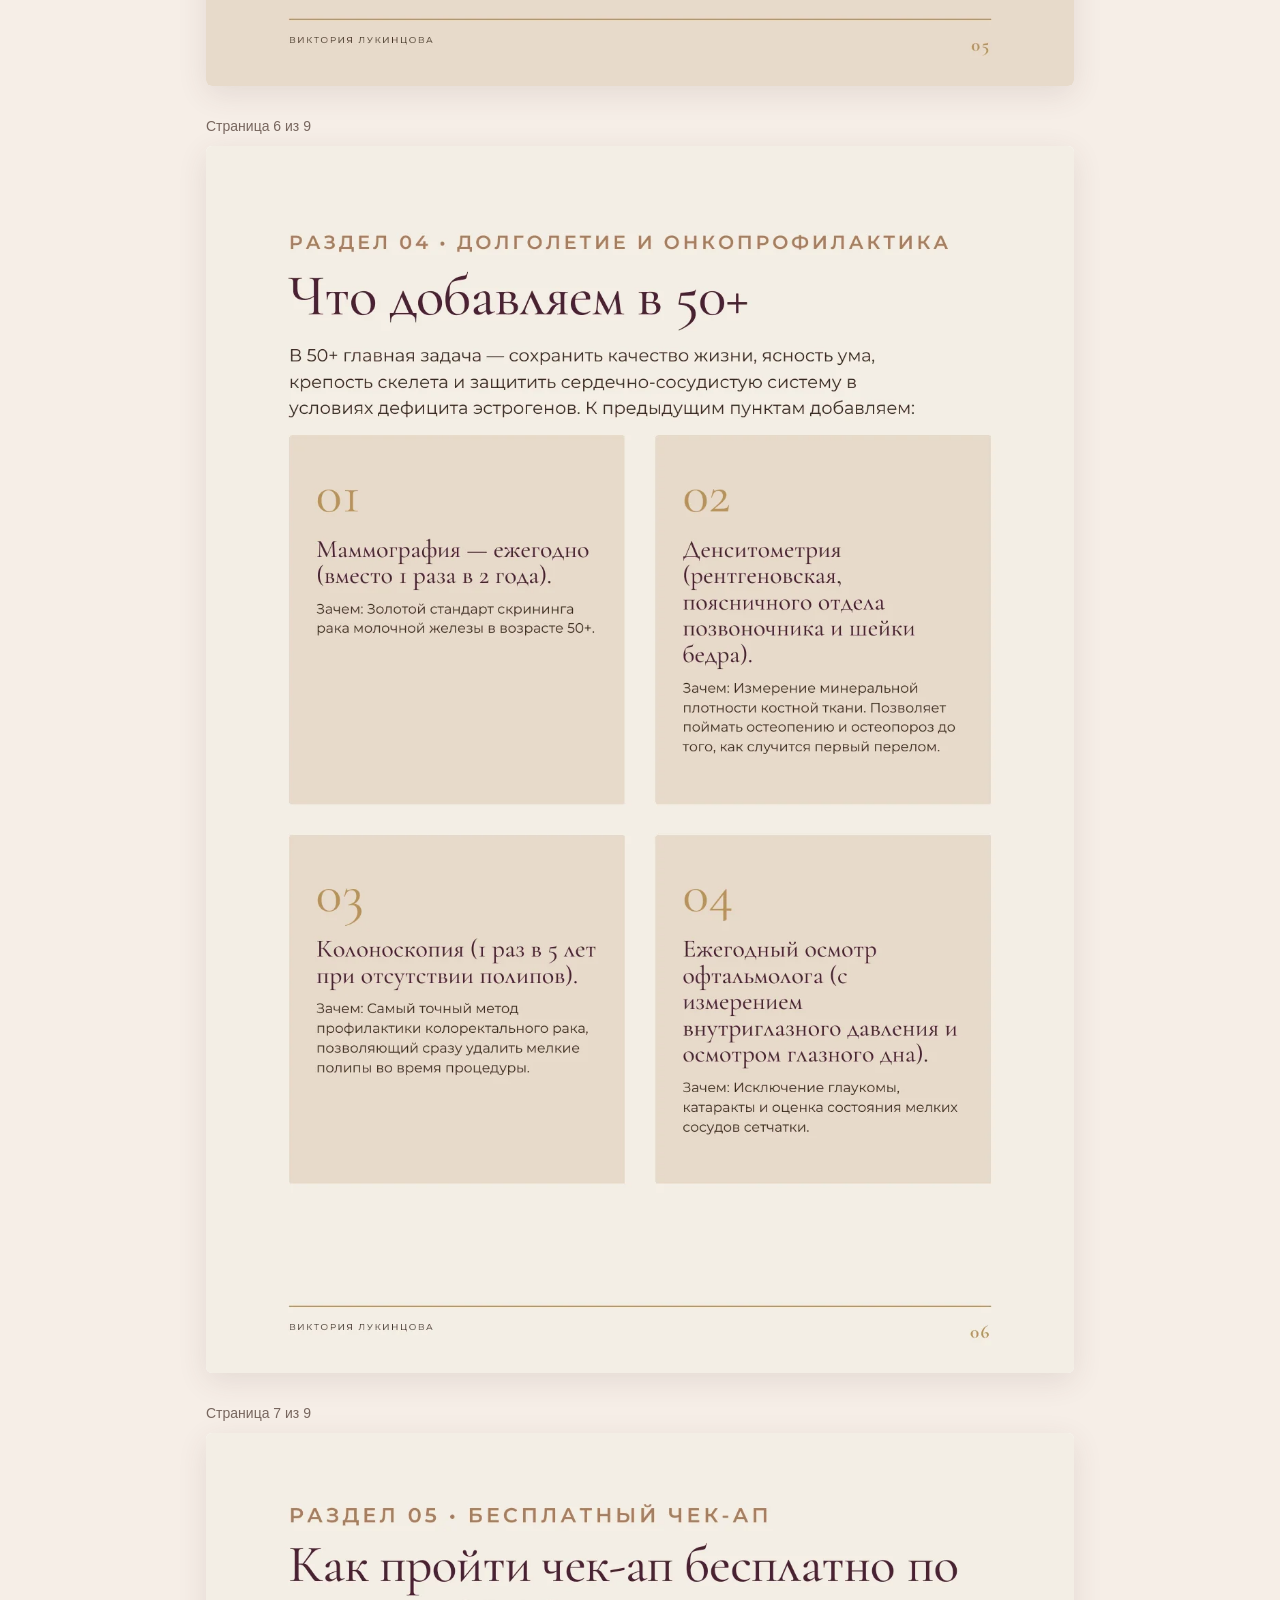
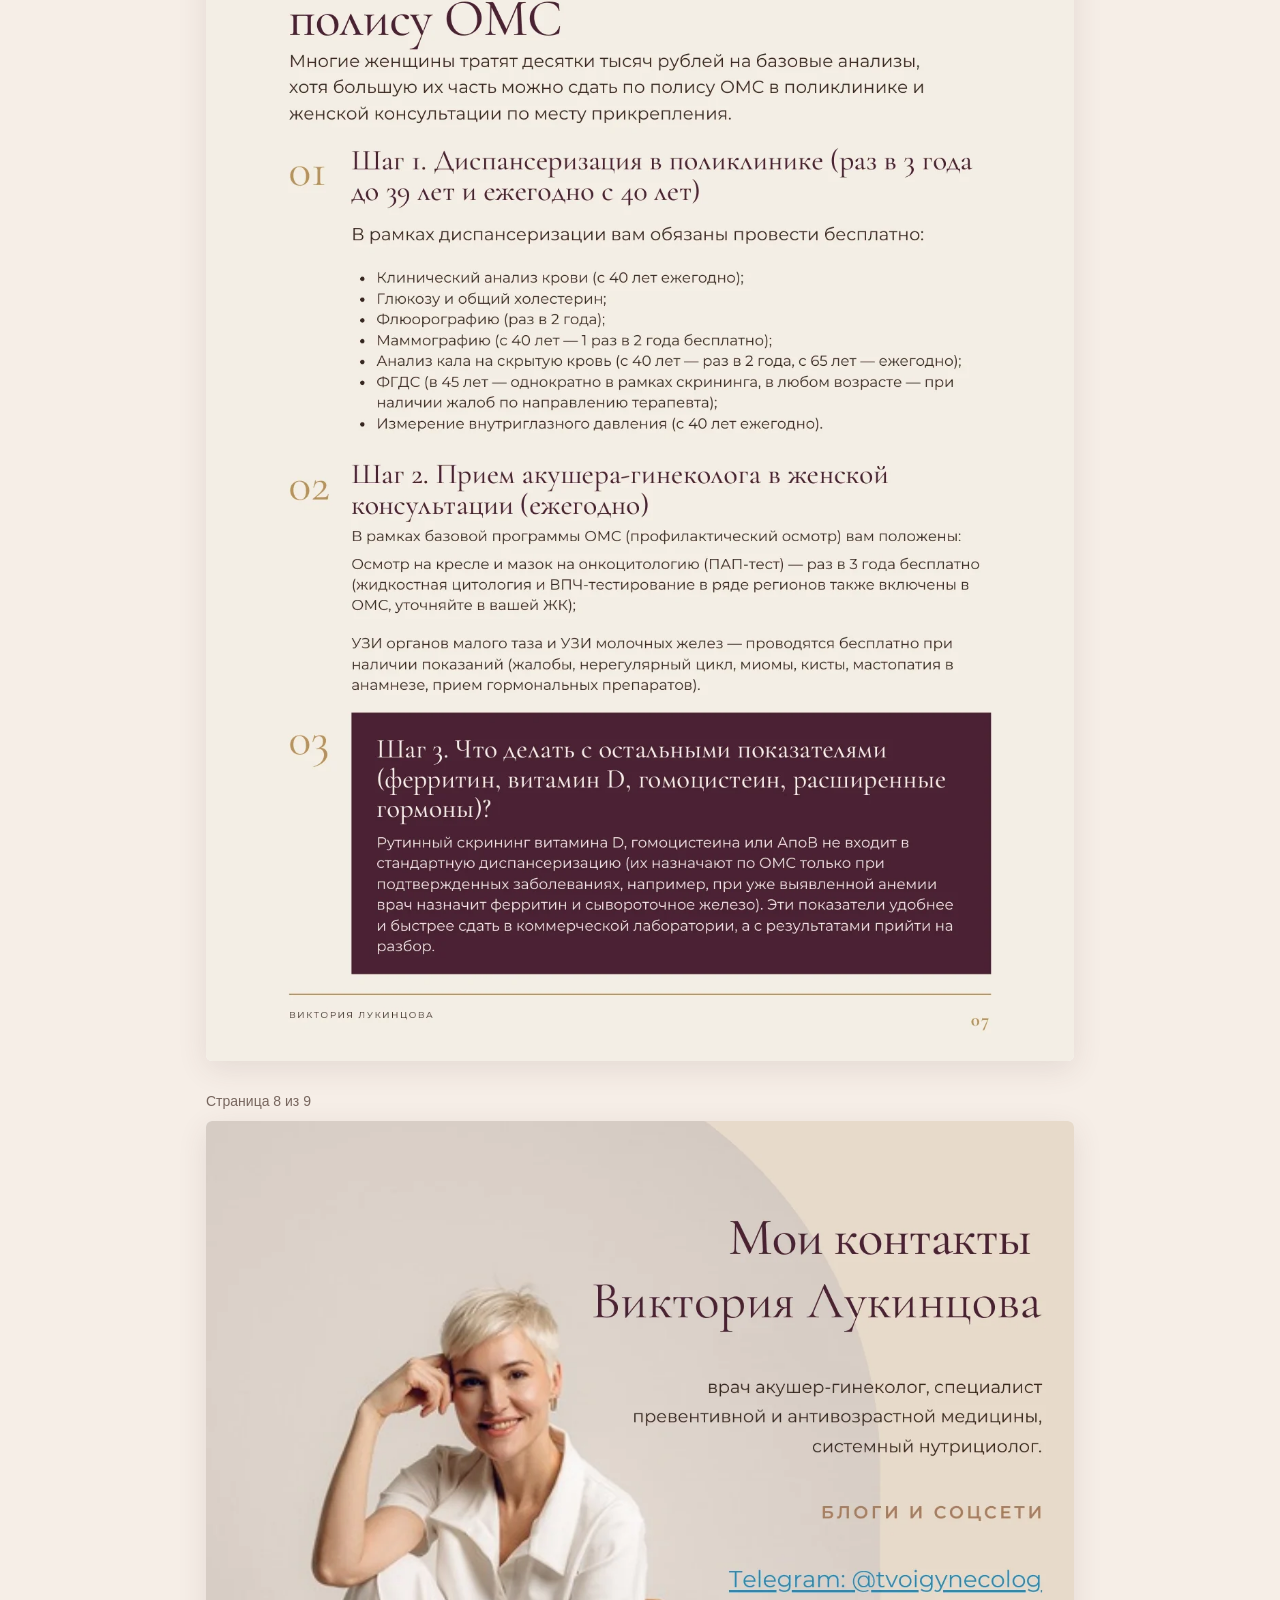
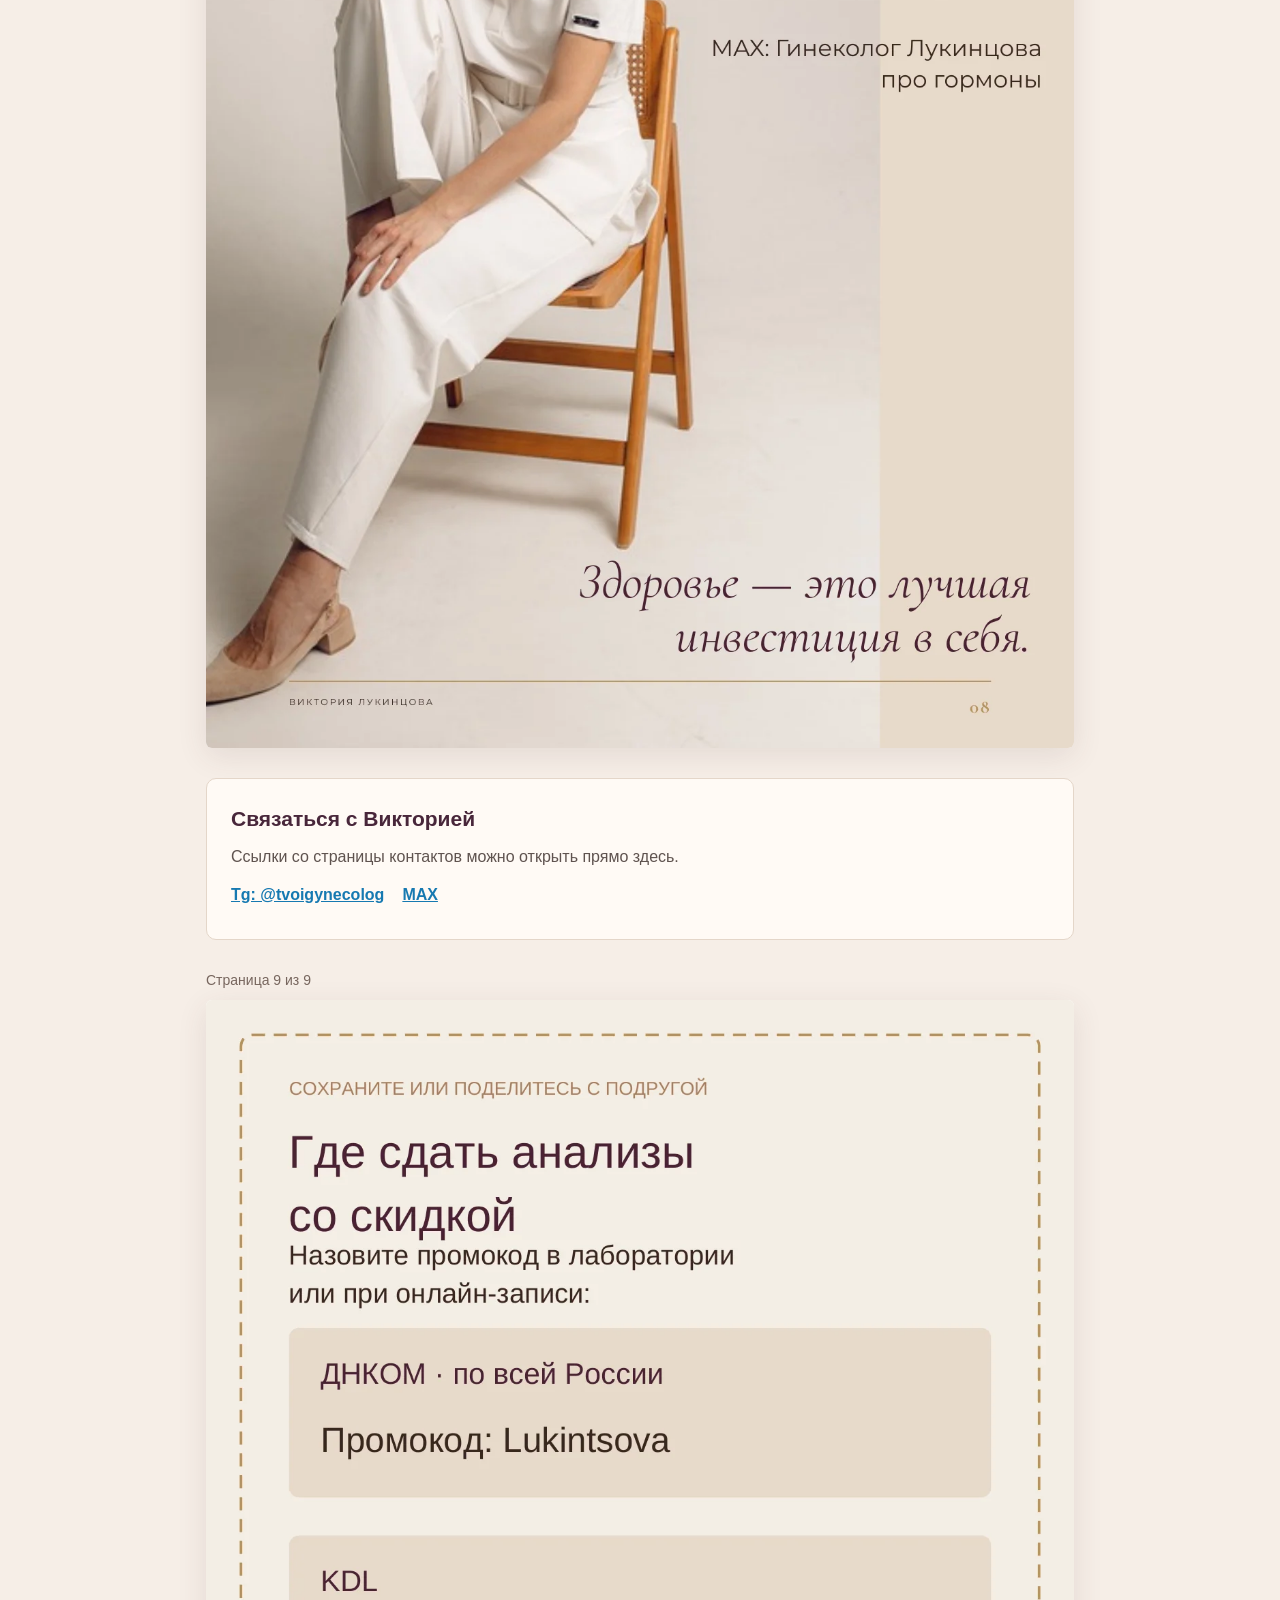
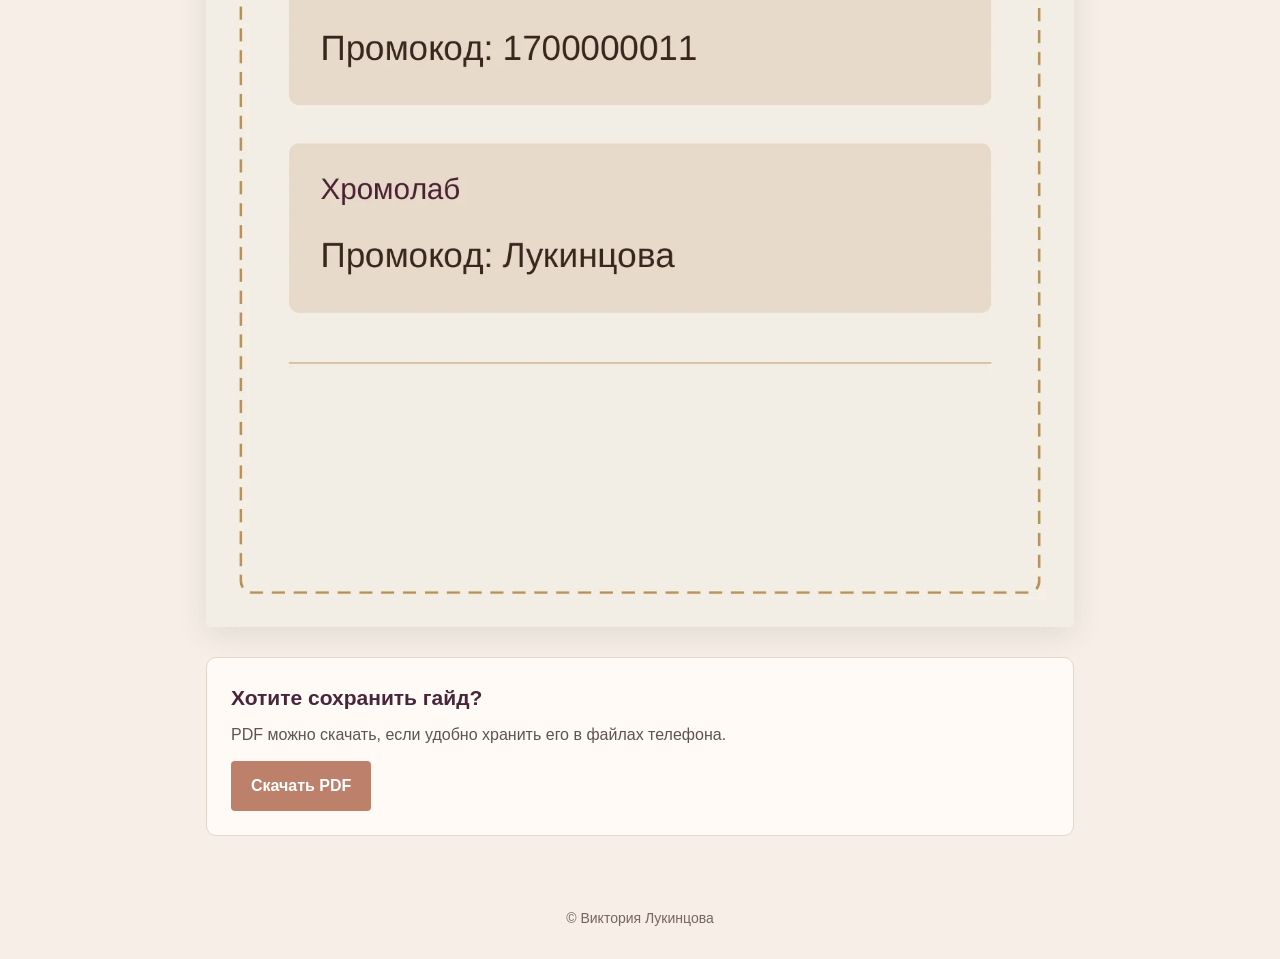
==== commit 12f15520: "Start guide page with cover" ====
--- a/guide.html
+++ b/guide.html
@@ -11,9 +11,7 @@
     *{box-sizing:border-box}body{margin:0}a{color:#1679b1}a:focus-visible{outline:3px solid #1679b1;outline-offset:4px}
     .topbar{padding:16px clamp(18px,4vw,48px);background:#fffaf5;border-bottom:1px solid #e4d6c9;display:flex;align-items:center;justify-content:space-between;gap:16px}
     .brand{font-weight:700;text-decoration:none;color:#48263a;font-size:15px}.back{font-size:14px;text-decoration:none}
-    main{max-width:900px;margin:0 auto;padding:36px 16px 72px}
-    h1{font-family:Georgia,serif;font-size:clamp(32px,5vw,54px);line-height:1.12;margin:0 0 16px;font-weight:400}
-    .intro{font-size:18px;color:#5f534f;max-width:680px;margin:0 0 32px}
+    main{max-width:900px;margin:0 auto;padding:24px 16px 72px}
     figure{margin:0 0 30px}figcaption{font-size:14px;color:#77665e;margin:0 0 9px}
     .page{display:block;background:#fff;border-radius:6px;box-shadow:0 8px 30px #503b341c;overflow:hidden}
     .page img{display:block;width:100%;height:auto}.page:hover{outline:2px solid #c69b78}
@@ -22,14 +20,12 @@
     .contacts a{display:inline-block;margin:0 18px 8px 0;font-weight:700}
     .save a{display:inline-block;background:#bd806b;color:#fff;text-decoration:none;padding:13px 20px;border-radius:4px;font-weight:700}
     footer{text-align:center;color:#77665e;font-size:14px;padding:0 16px 30px}
-    @media(max-width:600px){.topbar{padding:14px 18px}.brand{max-width:180px}.back{text-align:right}main{padding:28px 10px 56px}.intro{padding:0 8px;font-size:16px}h1{padding:0 8px}figcaption{padding-left:8px}figure{margin-bottom:22px}.contacts,.save{margin:22px 8px 0}}
+    @media(max-width:600px){.topbar{padding:14px 18px}.brand{max-width:180px}.back{text-align:right}main{padding:18px 10px 56px}figcaption{padding-left:8px}figure{margin-bottom:22px}.contacts,.save{margin:22px 8px 0}}
   </style>
 </head>
 <body>
   <header class="topbar"><span class="brand">Виктория Лукинцова</span><a class="back" href="./">Вернуться к анкете</a></header>
   <main>
-    <h1>Навигатор женского здоровья 35+</h1>
-    <p class="intro">Гайд открыт прямо здесь — листайте вниз. Скачивать файл не нужно. Чтобы рассмотреть страницу крупнее, нажмите на неё.</p>
     <figure><figcaption>Страница 1 из 9</figcaption><a class="page" href="guide-page-01.webp" target="_blank" rel="noopener" aria-label="Увеличить страницу 1"><img src="guide-page-01.webp" width="1273" height="1800" alt="Обложка: Навигатор женского здоровья 35+" fetchpriority="high"></a></figure>
     <figure><figcaption>Страница 2 из 9</figcaption><a class="page" href="guide-page-02.webp" target="_blank" rel="noopener" aria-label="Увеличить страницу 2"><img src="guide-page-02.webp" width="1273" height="1800" alt="Введение в навигатор женского здоровья" loading="lazy" decoding="async"></a></figure>
     <figure><figcaption>Страница 3 из 9</figcaption><a class="page" href="guide-page-03.webp" target="_blank" rel="noopener" aria-label="Увеличить страницу 3"><img src="guide-page-03.webp" width="1273" height="1800" alt="Базовый ежегодный чек-ап 35+" loading="lazy" decoding="async"></a></figure>
